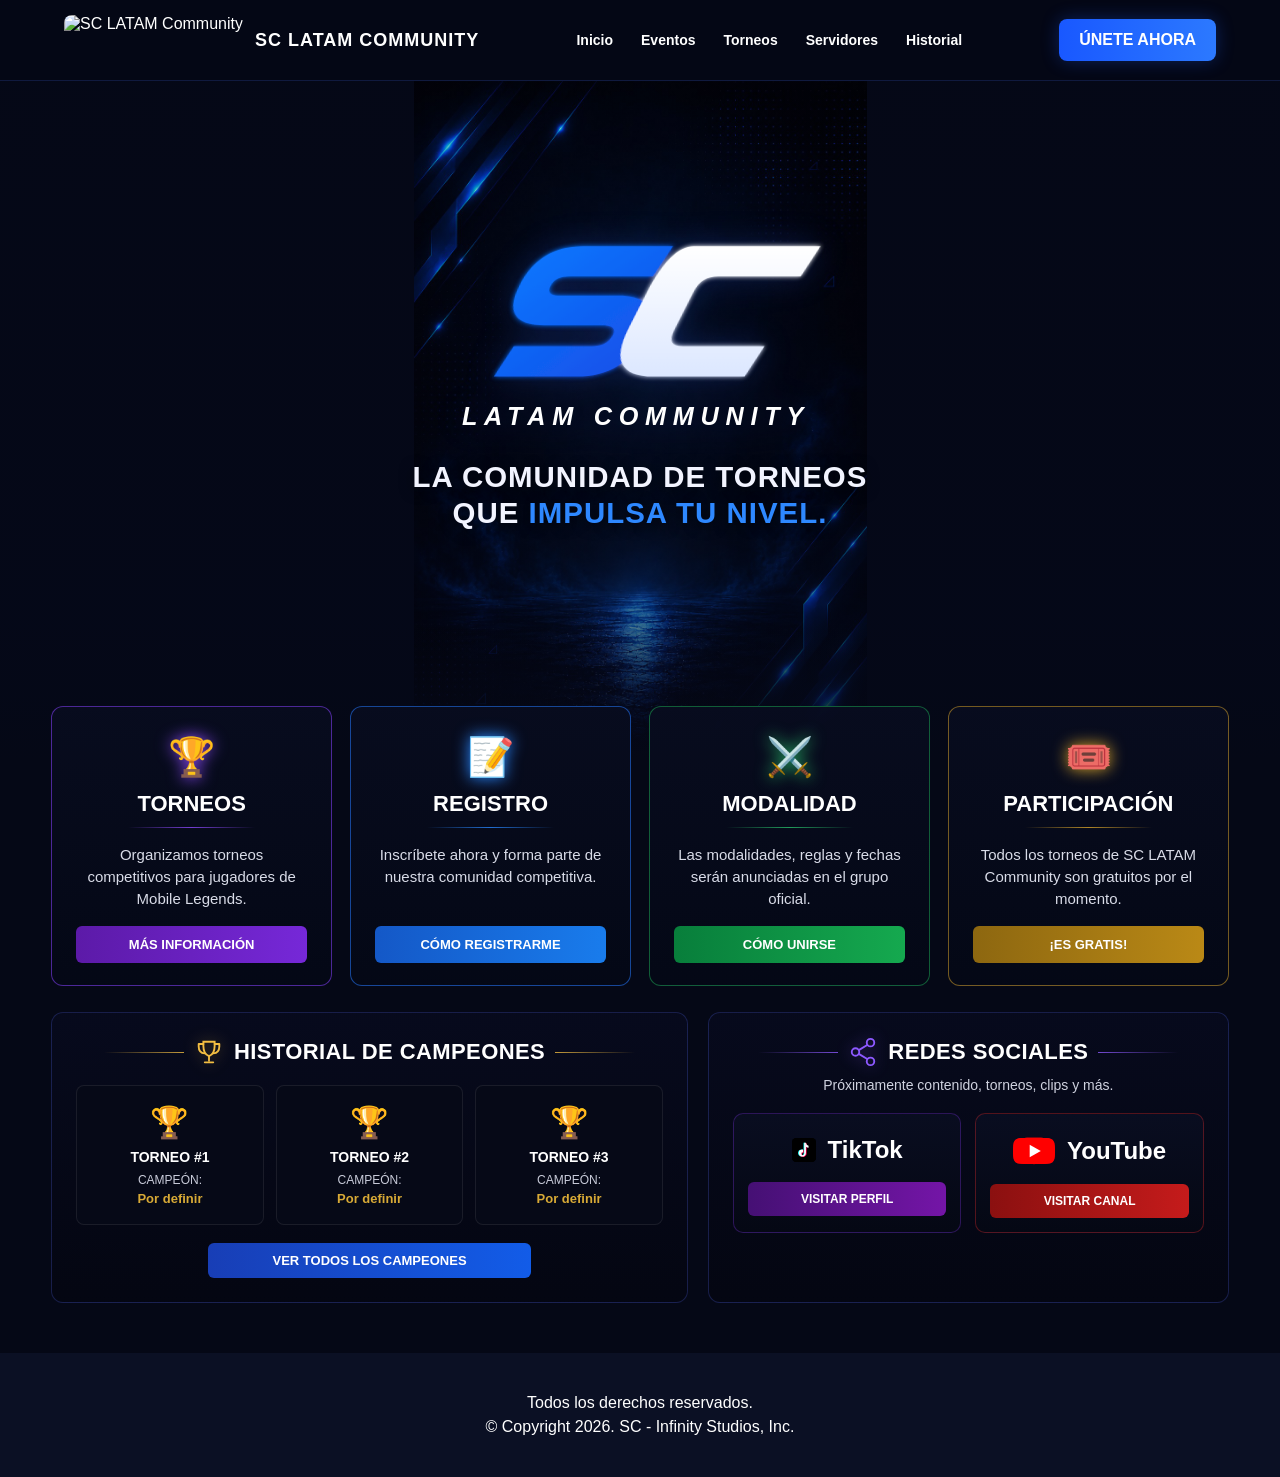
==== index.html @ 38c11924 "Ajustar fondo de inicio al 200% real en PC" ====
<!DOCTYPE html>
<html lang="es">
<head>
  <meta charset="UTF-8">
  <meta name="viewport" content="width=device-width, initial-scale=1.0">
  <meta name="theme-color" content="#0b1024">
  <title>SC LATAM Community | Comunidad de torneos</title>
  <meta name="description" content="SC LATAM Community: comunidad latinoamericana de torneos competitivos. Participa, regístrate y descubre nuestros eventos y servidores.">
  <meta name="robots" content="index, follow">
  <link rel="canonical" href="https://sc-latam-community.vercel.app/">
  <link rel="icon" type="image/png" href="logo.png"><link rel="apple-touch-icon" href="logo.png"><link rel="manifest" href="manifest.json">
  <meta property="og:type" content="website"><meta property="og:site_name" content="SC LATAM Community"><meta property="og:title" content="SC LATAM Community | Comunidad de torneos"><meta property="og:description" content="La comunidad de torneos que impulsa tu nivel. Participa en torneos competitivos y forma parte de SC LATAM Community."><meta property="og:url" content="https://sc-latam-community.vercel.app/"><meta property="og:image" content="https://sc-latam-community.vercel.app/logo.png">
  <meta name="twitter:card" content="summary"><meta name="twitter:title" content="SC LATAM Community"><meta name="twitter:description" content="La comunidad de torneos que impulsa tu nivel."><meta name="twitter:image" content="https://sc-latam-community.vercel.app/logo.png">
  <script>window.si=window.si||function(){(window.siq=window.siq||[]).push(arguments)};</script><script defer src="/_vercel/speed-insights/script.js"></script>
  <link rel="stylesheet" href="style.css"><link rel="stylesheet" href="panel-headers.css"><link rel="stylesheet" href="mobile.css"><link rel="stylesheet" href="registration.css">
  <style>
    .home-hero{background-image:url("assets/fondo-inicio-sc.svg")!important;background-size:auto 135%;background-position:center;background-repeat:no-repeat;min-height:580px}
    @media (min-width:901px){.home-hero{background-size:200% auto;min-height:680px}}
  </style>
</head>
<body>
<header><div class="logo"><img src="logo.png" alt="SC LATAM Community"><span>SC LATAM COMMUNITY</span></div><nav><a href="index.html">Inicio</a><a href="./eventos.html">Eventos</a><a href="./torneos.html">Torneos</a><a href="./servidores.html">Servidores</a><a href="./historial.html">Historial</a></nav><a class="btn-header" href="#" onclick="return false;">ÚNETE AHORA</a></header>
<main><section id="inicio" class="hero home-hero"><div class="hero-content home-hero-content"><div class="hero-logo home-title"><h1>SC</h1><h2>LATAM COMMUNITY</h2><img class="mobile-sc-logo" src="hero-sc-logo.svg" alt="SC LATAM COMMUNITY"></div><p class="slogan home-slogan">LA COMUNIDAD DE TORNEOS<br>QUE <span>IMPULSA TU NIVEL.</span></p></div></section>
<section id="torneos" class="cards home-cards"><article class="card home-card tournament-card"><div class="icon">🏆</div><h2>TORNEOS</h2><div class="card-line"></div><p>Organizamos torneos competitivos para jugadores de Mobile Legends.</p><a class="card-action purple-action" href="#" onclick="return false;">MÁS INFORMACIÓN</a></article><article class="card home-card register-card"><div class="icon">📝</div><h2>REGISTRO</h2><div class="card-line"></div><p>Inscríbete ahora y forma parte de nuestra comunidad competitiva.</p><a class="card-action blue-action" href="#" onclick="return false;">CÓMO REGISTRARME</a></article><article class="card home-card mode-card"><div class="icon">⚔️</div><h2>MODALIDAD</h2><div class="card-line"></div><p>Las modalidades, reglas y fechas serán anunciadas en el grupo oficial.</p><a class="card-action green-action" href="#" onclick="return false;">CÓMO UNIRSE</a></article><article class="card home-card participation-card"><div class="icon">🎟️</div><h2>PARTICIPACIÓN</h2><div class="card-line"></div><p>Todos los torneos de SC LATAM Community son gratuitos por el momento.</p><a class="card-action gold-action" href="#" onclick="return false;">¡ES GRATIS!</a></article></section>
<div class="home-bottom"><section id="historial" class="champions home-panel champions-panel"><div class="panel-title champions-title"><span class="champion-title-line"></span><svg class="champion-title-icon" aria-hidden="true" viewBox="0 0 64 64" width="34" height="34"><path d="M20 10h24v9c0 11-5 19-12 22-7-3-12-11-12-22V10z" fill="none" stroke="#f2bd42" stroke-width="4"/><path d="M20 15H10v5c0 9 5 14 13 15M44 15h10v5c0 9-5 14-13 15M32 41v9M23 54h18" fill="none" stroke="#f2bd42" stroke-width="4" stroke-linecap="round" stroke-linejoin="round"/></svg><h2>HISTORIAL DE CAMPEONES</h2><span class="champion-title-line"></span></div><div class="champions-grid"><div class="champion-card"><div class="champion-icon">🏆</div><h3>TORNEO #1</h3><p>CAMPEÓN:</p><strong>Por definir</strong></div><div class="champion-card"><div class="champion-icon">🏆</div><h3>TORNEO #2</h3><p>CAMPEÓN:</p><strong>Por definir</strong></div><div class="champion-card"><div class="champion-icon">🏆</div><h3>TORNEO #3</h3><p>CAMPEÓN:</p><strong>Por definir</strong></div></div><a href="historial.html" class="panel-action">VER TODOS LOS CAMPEONES</a></section><section class="social home-panel social-panel"><div class="panel-title social-title"><span class="social-title-line"></span><svg class="social-share-icon" aria-hidden="true" viewBox="0 0 64 64"><circle cx="48" cy="12" r="8"/><circle cx="16" cy="32" r="8"/><circle cx="48" cy="52" r="8"/><path d="M23 28L41 17M23 36l18 11"/></svg><h2>REDES SOCIALES</h2><span class="social-title-line"></span></div><p class="social-subtitle">Próximamente contenido, torneos, clips y más.</p><div class="social-box"><a class="social-card tiktok-card" href="https://www.tiktok.com/@sc.latamcommunity" target="_blank" rel="noopener noreferrer"><strong class="social-brand"><img class="tiktok-logo" src="tiktok-logo.svg" alt="TikTok"><span class="brand-name">TikTok</span></strong><span class="social-coming">VISITAR PERFIL</span></a><a class="social-card youtube-card" href="https://www.youtube.com/@SC.LATAMCommunity" target="_blank" rel="noopener noreferrer"><strong class="social-brand"><img class="youtube-logo" src="youtube-logo.svg" alt="YouTube"><span class="brand-name">YouTube</span></strong><span class="social-coming">VISITAR CANAL</span></a></div></section></div></main>
<footer><p>Todos los derechos reservados.</p><p>© Copyright 2026. SC - Infinity Studios, Inc.</p></footer>
<section id="registro" class="registration-page"><div class="registration-shell"><h1>SC LATAM Community</h1><p class="registration-subtitle">Sistema de Registro</p><form class="registration-form" action="https://docs.google.com/forms/d/e/1FAIpQLSdM2LzJbzBGBAc528G3gLYXSKrgButOrbVkXNLV12big1pUag/formResponse" method="POST" target="hidden_iframe" onsubmit="enviarExito()"><input type="text" name="entry.152652370" placeholder="Nombre Completo" required><input type="text" name="entry.1413538207" placeholder="ID o Usuario del Juego" required><input type="text" name="entry.593121812" placeholder="Teléfono o Correo" required><button class="registration-submit" type="submit">🚀 Enviar Inscripción</button></form><div id="successMessage" class="registration-success">🎉 Registro enviado con éxito</div><div class="registration-social"><a class="discord-btn" href="https://discord.gg/fuq5bpmAvw" target="_blank"><span>Discord</span></a><a class="whatsapp-btn" href="https://whatsapp.com/channel/0029VbDvqFuJUM2XckjfVR2r" target="_blank"><span>WhatsApp</span></a></div><iframe name="hidden_iframe" style="display:none"></iframe><a class="registration-back" href="index.html" onclick="return volverInicioDesdeRegistro();">⬅ VOLVER AL INICIO</a></div></section>
<script>function mostrarRegistro(){document.getElementById('inicio').style.display='none';document.getElementById('torneos').style.display='none';document.querySelector('.home-bottom').style.display='none';document.querySelector('footer').style.display='none';document.getElementById('registro').style.display='flex';window.scrollTo({top:0,behavior:'smooth'})}function volverInicioDesdeRegistro(){document.getElementById('registro').style.display='none';document.getElementById('inicio').style.display='';document.getElementById('torneos').style.display='';document.querySelector('.home-bottom').style.display='';document.querySelector('footer').style.display='';history.replaceState(null,'','index.html');window.scrollTo({top:0,behavior:'smooth'});return false}if(window.location.hash==='#registro')mostrarRegistro()</script><script src="registration.js"></script><script>if('serviceWorker' in navigator)window.addEventListener('load',()=>{navigator.serviceWorker.register('./service-worker.js').catch(()=>{})})</script>
</body></html>
---- style.css ----
*{
    margin:0;
    padding:0;
    box-sizing:border-box;
    font-family:Arial, Helvetica, sans-serif;
}

html{scroll-behavior:smooth;}

body{
    background:#050816;
    color:white;
    overflow-x:hidden;
}

header{
    display:flex;
    justify-content:space-between;
    align-items:center;
    padding:15px 5%;
    background:rgba(5,8,22,.96);
    position:sticky;
    top:0;
    z-index:1000;
    border-bottom:1px solid rgba(76,113,255,.18);
    backdrop-filter:blur(12px);
}

.logo{display:flex;align-items:center;gap:12px;}
.logo img{height:50px;width:auto;border-radius:8px;}
.logo span{font-size:18px;font-weight:800;letter-spacing:1px;white-space:nowrap;}

nav{display:flex;gap:28px;}
nav a{color:#fff;text-decoration:none;font-weight:700;font-size:14px;transition:.25s;position:relative;}
nav a:hover{color:#4a7dff;}
nav a::after{content:"";position:absolute;left:0;right:0;bottom:-9px;height:2px;background:#4a7dff;transform:scaleX(0);transition:.25s;box-shadow:0 0 10px #4a7dff;}
nav a:hover::after{transform:scaleX(1);}

.btn-header{background:linear-gradient(90deg,#1958ff,#2c79ff);color:white;text-decoration:none;padding:12px 20px;border-radius:8px;font-weight:800;box-shadow:0 0 18px rgba(30,94,255,.3);transition:.3s;}
.btn-header:hover{transform:translateY(-2px);box-shadow:0 0 26px rgba(30,94,255,.55);}

/* INICIO */
.hero{display:flex;justify-content:center;text-align:center;background:linear-gradient(rgba(4,8,26,.55),rgba(4,8,26,.92)),url("Fondo3.jpg");background-size:cover;background-position:center;background-repeat:no-repeat;}
.home-hero{min-height:430px;align-items:center;padding:38px 20px 95px;position:relative;overflow:hidden;}
.home-hero::after{content:"";position:absolute;inset:auto 0 0;height:140px;background:linear-gradient(transparent,#050816);}
.home-hero-content{width:100%;position:relative;z-index:2;}
.hero-logo h1{font-size:190px;line-height:.85;font-weight:900;background:linear-gradient(180deg,#ffffff 5%,#a8c2ff 44%,#3979ff 100%);-webkit-background-clip:text;-webkit-text-fill-color:transparent;filter:drop-shadow(0 0 20px rgba(56,116,255,.5));}
.home-title h1{font-size:clamp(120px,15vw,215px);letter-spacing:-8px;}
.hero-logo h2,.home-title h2{margin-top:4px;font-size:clamp(30px,4.2vw,60px);font-weight:900;letter-spacing:clamp(6px,1vw,14px);background:linear-gradient(90deg,#ffffff 0 35%,#43a0ff 58%,#1669ff 100%);-webkit-background-clip:text;-webkit-text-fill-color:transparent;text-shadow:0 0 20px rgba(74,125,255,.15);}
.slogan{margin-top:20px;font-size:28px;font-weight:700;}
.home-slogan{margin-top:22px;font-size:clamp(18px,2.3vw,32px);line-height:1.22;letter-spacing:1px;color:#f2f4ff;text-shadow:0 2px 14px rgba(0,0,0,.6);}
.home-slogan span{color:#2e88ff;}
.btn-main{display:inline-block;margin-top:30px;color:#fff;text-decoration:none;padding:15px 35px;border-radius:10px;font-weight:800;transition:.3s;}
.home-main-btn{background:linear-gradient(90deg,#6f25ff,#2750ff,#118dff);min-width:270px;box-shadow:0 0 24px rgba(79,65,255,.35);}
.home-main-btn:hover{transform:translateY(-3px) scale(1.03);box-shadow:0 0 34px rgba(57,99,255,.6);}

.cards{display:grid;grid-template-columns:repeat(4,1fr);gap:18px;padding:0 4% 26px;}
.home-cards{margin-top:-55px;position:relative;z-index:20;}
.card{background:linear-gradient(180deg,rgba(8,12,31,.97),rgba(4,8,22,.98));padding:28px 24px 22px;border-radius:12px;border:1px solid rgba(255,255,255,.08);transition:.32s;text-align:center;}
.home-card{min-height:280px;display:flex;flex-direction:column;align-items:center;}
.home-card .icon{font-size:38px;margin-bottom:12px;filter:drop-shadow(0 0 8px currentColor);}
.home-card h2{font-size:22px;color:#fff;margin-bottom:10px;}
.home-card p{color:#d9dce8;line-height:1.45;font-size:15px;min-height:66px;}
.card-line{width:55%;height:1px;background:linear-gradient(90deg,transparent,currentColor,transparent);margin-bottom:16px;opacity:.8;}
.tournament-card{border-color:rgba(133,65,255,.55);color:#8e4bff;}.register-card{border-color:rgba(38,121,255,.55);color:#2987ff;}.mode-card{border-color:rgba(31,178,89,.5);color:#29c06b;}.participation-card{border-color:rgba(219,166,43,.52);color:#d9a52b;}
.home-card:hover{transform:translateY(-8px);}.tournament-card:hover{box-shadow:0 0 26px rgba(133,65,255,.22);}.register-card:hover{box-shadow:0 0 26px rgba(38,121,255,.22);}.mode-card:hover{box-shadow:0 0 26px rgba(31,178,89,.2);}.participation-card:hover{box-shadow:0 0 26px rgba(219,166,43,.2);}
.card-action{margin-top:auto;width:100%;text-decoration:none;color:#fff;padding:11px 12px;border-radius:6px;font-weight:800;font-size:13px;}.purple-action{background:linear-gradient(90deg,#5c1aa8,#7628d8);}.blue-action{background:linear-gradient(90deg,#1458c7,#197cec);}.green-action{background:linear-gradient(90deg,#087e3b,#15a94f);}.gold-action{background:linear-gradient(90deg,#8d6710,#ba8916);}

.home-bottom{display:grid;grid-template-columns:1.1fr .9fr;gap:20px;padding:0 4% 50px;}
.home-panel{background:linear-gradient(180deg,rgba(7,10,29,.98),rgba(4,6,18,.98));border:1px solid rgba(78,93,220,.28);border-radius:12px;padding:24px;text-align:left;}
.panel-title{display:flex;align-items:center;gap:12px;margin-bottom:20px;}.panel-title span{font-size:30px;}.panel-title h2{font-size:22px;letter-spacing:.5px;}.champions-panel .panel-title span{color:#f2bd42;}.social-title span{color:#8d59ff;}
.champions-grid{display:grid;grid-template-columns:repeat(3,1fr);gap:12px;}.champion-card{background:rgba(7,10,24,.9);border:1px solid rgba(255,255,255,.08);padding:18px 10px;text-align:center;border-radius:8px;}.champion-icon{font-size:31px;margin-bottom:8px;}.champion-card h3{font-size:14px;margin-bottom:8px;}.champion-card p{font-size:12px;color:#c9ccda;}.champion-card strong{display:block;margin-top:4px;color:#d8aa36;font-size:13px;}
.panel-action{display:block;width:55%;margin:18px auto 0;text-align:center;text-decoration:none;color:#fff;background:linear-gradient(90deg,#183eb6,#125ce8);border-radius:6px;padding:10px;font-size:13px;font-weight:800;}
.social-subtitle{color:#cfd2df;margin:-8px 0 20px;font-size:14px;text-align:center;}.social-box{display:grid;grid-template-columns:1fr 1fr;gap:14px;}.social-card{background:linear-gradient(180deg,#090d20,#050814);border:1px solid rgba(255,255,255,.1);border-radius:10px;padding:22px 14px 14px;text-align:center;transition:.3s;}.social-brand{display:flex!important;align-items:center;justify-content:center;gap:12px;margin-bottom:18px!important;font-size:24px!important;}.brand-name{display:inline!important;padding:0!important;background:none!important;color:#fff!important;font-size:24px!important;font-weight:800!important;}.tiktok-logo{display:inline-grid!important;place-items:center;width:42px;height:42px;padding:0!important;background:none!important;color:#fff!important;font-size:39px!important;font-weight:900!important;line-height:1;}.youtube-logo{display:inline-grid!important;place-items:center;width:48px;height:34px;padding:0!important;background:#ff0000!important;color:#fff!important;border-radius:9px!important;font-size:18px!important;line-height:1;box-shadow:0 0 16px rgba(255,0,0,.38);}.social-coming{display:block!important;padding:10px 12px!important;border-radius:6px!important;font-size:12px!important;font-weight:800!important;color:#fff!important;}.tiktok-card{border-color:rgba(117,47,214,.35);}.tiktok-card .social-coming{background:linear-gradient(90deg,#451074,#7415a7)!important;}.youtube-card{border-color:rgba(230,42,42,.35);text-decoration:none;}.youtube-card .social-coming{background:linear-gradient(90deg,#8b1010,#c51b1b)!important;}.tiktok-card:hover{box-shadow:0 0 22px rgba(117,47,214,.22);transform:translateY(-3px);}.youtube-card:hover{box-shadow:0 0 22px rgba(230,42,42,.2);transform:translateY(-3px);}

/* Footer: mismo comportamiento en PC y resto de secciones */
footer{background:#0b1024;text-align:center;padding:38px;margin-top:0;clear:both;}
footer h3{color:#4a7dff;margin-bottom:10px;}
footer p{margin:0;line-height:1.5;}

/* SC / MINECRAFT SERVERS */
.minecraft-page{min-height:calc(100vh - 86px);width:100%;justify-content:center;align-items:flex-start;position:relative;overflow:hidden;padding:38px 6% 70px;background:radial-gradient(circle at 50% 18%,rgba(31,89,255,.28),transparent 34%),linear-gradient(180deg,rgba(2,7,24,.58),rgba(2,7,24,.92)),url("Fondo3.jpg");background-size:cover;background-position:center;background-repeat:no-repeat;}
.minecraft-page::before{content:"";position:absolute;inset:0;pointer-events:none;background:linear-gradient(90deg,transparent 0 8%,rgba(66,117,255,.05) 50%,transparent 92% 100%);}.minecraft-shell{width:min(1180px,100%);position:relative;z-index:1;text-align:center;}.minecraft-title h1{font-size:clamp(118px,16vw,235px);line-height:.8;font-weight:900;letter-spacing:-8px;background:linear-gradient(180deg,#fff 8%,#c9d7ff 36%,#6f98ff 65%,#168cff 100%);-webkit-background-clip:text;-webkit-text-fill-color:transparent;filter:drop-shadow(0 0 10px rgba(255,255,255,.25)) drop-shadow(0 0 28px rgba(46,105,255,.55));}.minecraft-word{margin-top:28px;font-size:clamp(24px,3.6vw,54px);font-weight:800;letter-spacing:clamp(8px,1.5vw,18px);color:#f7f9ff;text-shadow:0 0 16px rgba(255,255,255,.18);}.servers-word{margin-top:2px;font-size:clamp(36px,5vw,72px);font-weight:900;letter-spacing:clamp(10px,1.8vw,24px);background:linear-gradient(180deg,#6fb4ff,#1488ff 55%,#4f63ff);-webkit-background-clip:text;-webkit-text-fill-color:transparent;filter:drop-shadow(0 0 18px rgba(55,119,255,.48));}.minecraft-divider{width:min(560px,72%);margin:24px auto 18px;display:flex;align-items:center;justify-content:center;gap:14px;}.minecraft-divider span{height:2px;flex:1;background:linear-gradient(90deg,transparent,#3a8cff);box-shadow:0 0 12px rgba(58,140,255,.55);}.minecraft-divider span:last-child{background:linear-gradient(90deg,#3a8cff,transparent);}.minecraft-divider b{color:#4a91ff;font-size:18px;text-shadow:0 0 14px rgba(74,145,255,.9);}.minecraft-tagline{margin:0 auto 38px;font-size:clamp(14px,1.8vw,20px);letter-spacing:1px;color:#d8dded;}.minecraft-tagline strong{color:#2f8dff;}.minecraft-cards{display:grid;grid-template-columns:repeat(3,minmax(0,1fr));gap:26px;width:100%;margin:0 auto;}.minecraft-btn{min-height:205px;display:grid;grid-template-columns:86px 1fr 24px;align-items:center;gap:18px;padding:28px 24px;background:linear-gradient(135deg,rgba(10,18,48,.96),rgba(5,10,28,.98));border:1px solid rgba(58,123,255,.4);border-radius:14px;text-decoration:none;color:#fff;transition:.3s;box-shadow:inset 0 0 24px rgba(36,96,255,.06);}.minecraft-btn:hover{transform:translateY(-7px);border-color:#3b8cff;box-shadow:0 0 28px rgba(39,115,255,.24),inset 0 0 24px rgba(36,96,255,.08);}.minecraft-icon{width:72px;height:72px;display:grid;place-items:center;border-radius:12px;background:rgba(20,73,170,.18);font-size:38px;border:1px solid rgba(62,135,255,.3);}.minecraft-info{text-align:left;}.minecraft-info h2{font-size:22px;letter-spacing:1px;margin-bottom:8px;}.minecraft-info p{font-size:14px;color:#aeb9d6;line-height:1.4;}.arrow{font-size:42px;color:#4d94ff;font-weight:300;}.minecraft-back{margin-top:36px;background:linear-gradient(90deg,#183eb6,#125ce8);box-shadow:0 0 22px rgba(35,91,255,.25);}.minecraft-back:hover{transform:translateY(-3px);box-shadow:0 0 32px rgba(35,91,255,.45);}

@media(max-width:900px){.cards{grid-template-columns:repeat(2,1fr);}.home-bottom{grid-template-columns:1fr;}.minecraft-cards{grid-template-columns:1fr;max-width:700px;}}
@media(max-width:600px){header{padding:12px 4%;gap:10px;}.logo span{font-size:12px;}.logo img{height:42px;}nav{display:none;}.btn-header{padding:10px 12px;font-size:12px;}.home-hero{min-height:470px;padding:25px 15px 105px;}.home-title h1{font-size:clamp(95px,28vw,150px);}.home-title h2{font-size:clamp(22px,7vw,34px);letter-spacing:5px;}.home-slogan{font-size:18px;}.home-main-btn{min-width:230px;padding:13px 20px;}.cards{grid-template-columns:1fr;padding:0 5% 24px;}.home-cards{margin-top:-70px;}.home-card{min-height:260px;}.home-bottom{padding:0 5% 35px;}.champions-grid{grid-template-columns:1fr;}.social-box{grid-template-columns:1fr;}.panel-action{width:100%;}.minecraft-page{padding:30px 5% 55px;}.minecraft-word{margin-top:20px;}.minecraft-divider{width:90%;}.minecraft-cards{gap:16px;}.minecraft-btn{grid-template-columns:64px 1fr 18px;gap:12px;padding:20px 16px;min-height:150px;}.minecraft-icon{width:56px;height:56px;font-size:30px;}.minecraft-info h2{font-size:18px;}.minecraft-info p{font-size:13px;}.arrow{font-size:32px;}}

/* PC: el footer queda al final de Inicio, igual que en las demás páginas */
@media(min-width:769px){
  body{min-height:100vh;display:flex;flex-direction:column;}
  header{flex-shrink:0;}
  main{flex:0 0 auto;}
  footer{margin-top:0;padding:38px 20px;}
}
---- panel-headers.css ----
/* Compact headers for Historial de Campeones and Redes Sociales */
.champions-title,.social-title{display:flex;align-items:center;justify-content:center;gap:10px;margin-bottom:18px;flex-wrap:nowrap}.champions-title h2,.social-title h2{margin:0;font-size:clamp(17px,2vw,22px);line-height:1;letter-spacing:.4px;white-space:nowrap;color:#fff}.champion-title-icon,.social-share-icon{width:30px;height:30px;flex:0 0 30px}.champion-title-icon{filter:drop-shadow(0 0 8px rgba(242,189,66,.35))}.social-share-icon{fill:none;stroke:#8d59ff;stroke-width:4;stroke-linecap:round;stroke-linejoin:round;filter:drop-shadow(0 0 8px rgba(141,89,255,.45))}.champion-title-line,.social-title-line{display:block!important;flex:1 1 56px;max-width:80px;min-width:24px;height:1px;padding:0!important;border-radius:0!important;background:linear-gradient(90deg,transparent,currentColor)!important;opacity:.8}.champions-title .champion-title-line{color:#f2bd42}.social-title .social-title-line{color:#8d59ff}.champions-title .champion-title-line:last-child,.social-title .social-title-line:last-child{background:linear-gradient(90deg,currentColor,transparent)!important}.champions-title>span,.social-title>span{font-size:0!important}

/* LOGOS SOCIALES — simples y limpios */
.tiktok-logo,.youtube-logo{display:inline-block!important;flex:0 0 auto;padding:0!important;margin:0!important;background-color:transparent!important;background-repeat:no-repeat!important;background-position:center!important;background-size:contain!important;color:transparent!important;font-size:0!important;line-height:0!important;text-shadow:none!important;transform:none!important;box-shadow:none!important;border-radius:0!important}.tiktok-logo{width:24px!important;height:24px!important;background-image:url("tiktok-logo.svg")!important}.youtube-logo{width:42px!important;height:30px!important;background-image:url("youtube-logo.svg")!important}

/* ELIMINAR LA LÍNEA AZUL DEL ENLACE DE TIKTOK */
.tiktok-card,.tiktok-card:link,.tiktok-card:visited,.tiktok-card:hover,.tiktok-card:active,.tiktok-card:focus{color:inherit!important;text-decoration:none!important;text-decoration-line:none!important}

@media(max-width:520px){.champions-title,.social-title{gap:7px;margin-bottom:15px}.champions-title h2,.social-title h2{font-size:15px;letter-spacing:.2px}.champion-title-icon,.social-share-icon{width:24px;height:24px;flex-basis:24px}.champion-title-line,.social-title-line{min-width:10px;max-width:28px}.tiktok-logo{width:18px!important;height:18px!important}.youtube-logo{width:28px!important;height:20px!important}}
---- mobile.css ----
@media (max-width:768px){
body{overflow-x:hidden;background:#020817}
header{position:sticky;top:0;display:grid;grid-template-columns:1fr auto;align-items:center;padding:10px 14px;gap:8px;background:rgba(2,7,18,.98)}
.logo{width:auto;justify-content:flex-start;gap:7px}.logo img{height:34px}.logo span{font-size:12px;letter-spacing:.6px}.btn-header{grid-column:2;grid-row:1;width:auto;min-width:0;padding:10px 13px;font-size:11px}
nav{grid-column:1/-1;grid-row:2;width:100%;display:flex;justify-content:center;gap:18px;flex-wrap:nowrap}nav a{font-size:10px;padding:5px 0;background:none;border:0;white-space:nowrap}
.home-hero{min-height:400px;padding:26px 12px 76px;background-position:center top}.home-title{display:flex;flex-direction:column;align-items:center;justify-content:center;width:100%;text-align:center}.home-title h1,.home-title h2{display:none!important}.mobile-sc-logo{display:block;width:75vw;max-width:520px;height:auto;margin:-12px auto 0;position:relative;left:-1.5%;filter:drop-shadow(0 0 12px rgba(48,102,255,.18))}.home-slogan{margin-top:8px;font-size:17px;line-height:1.3}.home-main-btn{min-width:230px;width:auto;margin-top:23px;padding:13px 20px;font-size:12px}
.home-cards{margin-top:-36px;padding:0 10px 25px;grid-template-columns:repeat(4,minmax(0,1fr));gap:7px}.home-card{min-width:0;min-height:230px;padding:16px 6px 13px;border-radius:10px}.home-card .icon{font-size:27px;margin-bottom:7px}.home-card h2{font-size:12px;margin-bottom:6px;white-space:nowrap}.card-line{width:62%;margin-bottom:9px}.home-card p{font-size:9px;line-height:1.4;min-height:76px;margin-bottom:11px}.card-action{padding:8px 3px;font-size:8px;line-height:1.2}
.home-bottom{grid-template-columns:1fr 1fr;gap:8px;padding:0 10px 30px}.home-panel{min-width:0;padding:14px 8px;border-radius:10px}.champions-title,.social-title{gap:5px;margin-bottom:12px}.champions-title h2,.social-title h2{font-size:11px!important;line-height:1.1;white-space:nowrap}.champion-title-icon,.social-share-icon{width:19px!important;height:19px!important;flex:0 0 19px}.champion-title-line,.social-title-line{max-width:20px;min-width:6px}
.champions-grid{grid-template-columns:repeat(3,minmax(0,1fr));gap:4px}.champion-card{padding:9px 2px;border-radius:7px}.champion-icon{font-size:20px;margin-bottom:4px}.champion-card h3{font-size:8px;margin-bottom:4px;white-space:nowrap}.champion-card p{font-size:7px}.champion-card strong{font-size:8px}.panel-action{width:88%;font-size:8px;padding:8px 3px;margin-top:10px}
.social-subtitle{font-size:8px;line-height:1.35;margin:-1px 0 11px;padding:0 2px}.social-box{grid-template-columns:repeat(2,minmax(0,1fr));gap:5px}.social-card{padding:10px 3px 8px;border-radius:7px}.social-brand{gap:4px;margin-bottom:8px!important;justify-content:center}.brand-name{font-size:11px!important}.youtube-logo{width:27px;height:19px;font-size:10px!important}.social-brand svg{width:24px!important;height:24px!important}.social-coming{padding:7px 2px!important;font-size:7px!important}
footer{padding:26px 12px;margin-top:0}footer h3{font-size:13px}footer p{font-size:10px;line-height:1.5}
.minecraft-page{padding:28px 12px 44px}.minecraft-title h1{font-size:106px;letter-spacing:-5px}.minecraft-word{margin-top:20px;font-size:20px;letter-spacing:6px}.servers-word{font-size:30px;letter-spacing:7px}.minecraft-divider{width:84%;margin:19px auto 14px}.minecraft-tagline{font-size:12px;line-height:1.45;margin-bottom:24px}.minecraft-cards{grid-template-columns:repeat(3,minmax(0,1fr));gap:8px}.minecraft-btn{min-height:122px;grid-template-columns:1fr;grid-template-rows:auto auto auto;gap:7px;padding:14px 8px;border-radius:15px;text-align:center}.minecraft-icon{width:54px;height:54px;font-size:31px;margin:0 auto}.minecraft-info h2{font-size:15px;margin-bottom:4px;white-space:nowrap}.minecraft-info p{font-size:10px;line-height:1.25}.arrow{font-size:25px;line-height:1;margin:auto}.minecraft-back{width:auto;min-width:230px;padding:12px 18px;font-size:12px;margin-top:24px}
}
@media(min-width:769px){.home-title{display:flex;flex-direction:column;align-items:center;justify-content:center;width:100%;text-align:center}.home-title h1,.home-title h2{display:none!important}.mobile-sc-logo{display:block;width:min(46vw,610px);height:auto;margin:-28px auto -8px;position:relative;left:-1%;filter:drop-shadow(0 0 16px rgba(48,102,255,.22))}}
@media(max-width:390px){header{padding-left:9px;padding-right:9px}.logo span{font-size:10px}.logo img{height:31px}.btn-header{font-size:9px;padding:9px 8px}nav{gap:12px}nav a{font-size:9px}.mobile-sc-logo{width:75vw;max-width:390px;margin:-10px auto 0;left:-1.5%}.home-slogan{font-size:15px;margin-top:7px}.home-cards{padding-left:6px;padding-right:6px;gap:5px}.home-card{padding-left:4px;padding-right:4px;min-height:218px}.home-card h2{font-size:10px}.home-card p{font-size:8px}.card-action{font-size:7px}.home-bottom{padding-left:6px;padding-right:6px;gap:6px}.home-panel{padding-left:5px;padding-right:5px}.champions-title h2,.social-title h2{font-size:9px!important}.champion-title-icon,.social-share-icon{width:16px!important;height:16px!important;flex-basis:16px}.champion-title-line,.social-title-line{display:none}.brand-name{font-size:9px!important}.social-brand svg{width:20px!important;height:20px!important}.youtube-logo{width:23px;height:17px;font-size:8px!important}.social-coming{font-size:6px!important}}
---- registration.css ----
.registration-page{min-height:calc(100vh - 86px);display:none;flex-direction:column;align-items:center;justify-content:center;padding:44px 20px 70px;background-image:url("assets/fondo-registro-sc.svg");background-size:cover;background-position:center;background-repeat:no-repeat}.registration-page::after{content:"Todos los derechos reservados.\A © Copyright 2026. SC - Infinity Studios, Inc.";white-space:pre;text-align:center;color:rgba(255,255,255,.62);font-size:13px;line-height:1.6;margin-top:34px}.registration-shell{width:min(720px,100%);text-align:center;background:linear-gradient(180deg,rgba(7,12,31,.96),rgba(3,7,21,.98));border:1px solid rgba(48,130,255,.45);border-radius:20px;padding:34px 26px;box-shadow:0 0 34px rgba(31,108,255,.18)}.registration-shell h1{font-size:clamp(30px,5vw,50px);color:#fff;margin-bottom:6px}.registration-subtitle{color:#aecdff;margin-bottom:24px}.registration-form{display:flex;flex-direction:column;gap:12px;width:min(420px,100%);margin:0 auto}.registration-form input{padding:14px;border-radius:10px;border:1px solid rgba(64,151,255,.7);outline:none;background:rgba(255,255,255,.06);color:white}.registration-form input::placeholder{color:rgba(255,255,255,.55)}.registration-submit{padding:14px;border:0;border-radius:10px;background:linear-gradient(90deg,#6f25ff,#2750ff,#118dff);color:white;font-weight:900;cursor:pointer;box-shadow:0 0 20px rgba(62,91,255,.28)}.registration-success{display:none;margin:16px auto 0;width:min(420px,100%);padding:11px;border-radius:9px;background:#27d7ff;color:#03101b;font-weight:900}.registration-social{display:flex;justify-content:center;gap:12px;margin-top:22px}.registration-social a,.registration-back{text-decoration:none;color:#fff;border-radius:11px;font-weight:800}.registration-social a{position:relative;display:inline-flex;align-items:center;justify-content:center;gap:9px;min-width:150px;padding:12px 17px;border:1px solid rgba(255,255,255,.12);font-size:0;overflow:hidden;transition:transform .25s ease,box-shadow .25s ease,border-color .25s ease}.registration-social a::before{content:"";width:23px;height:23px;flex:0 0 23px;background:#fff;mask-repeat:no-repeat;mask-position:center;mask-size:contain;-webkit-mask-repeat:no-repeat;-webkit-mask-position:center;-webkit-mask-size:contain}.registration-social a::after{font-size:14px;font-weight:900;letter-spacing:.15px}.registration-social a:first-child{background:linear-gradient(135deg,rgba(88,101,242,.92),rgba(62,72,190,.92));box-shadow:0 0 18px rgba(88,101,242,.24)}.registration-social a:first-child::after{content:"Discord"}.registration-social a:last-child{background:linear-gradient(135deg,rgba(37,211,102,.92),rgba(20,153,73,.94));box-shadow:0 0 18px rgba(37,211,102,.22)}.registration-social a:last-child::after{content:"WhatsApp"}.registration-social a:hover{transform:translateY(-2px) scale(1.02);border-color:rgba(255,255,255,.28)}.registration-back{display:inline-block;padding:11px 18px;margin-top:44px;background:rgba(255,255,255,.06);border:1px solid rgba(255,255,255,.1);border-radius:7px;font-size:13px;font-weight:800;transition:.3s}.registration-back:hover{transform:translateY(-3px);border-color:rgba(255,255,255,.22);background:rgba(255,255,255,.09)}@media(max-width:768px){.registration-page{padding:28px 12px 48px}.registration-page::after{font-size:10px;margin-top:24px}.registration-shell{padding:26px 15px;border-radius:15px}.registration-social{flex-wrap:wrap;gap:9px}.registration-social a{min-width:138px;padding:11px 14px}.registration-back{width:100%;max-width:420px;padding:11px 18px;margin-top:30px}}

/* INICIO: conservar la imagen completa 9:16 sin estirarla ni recortarla. */
.hero.home-hero{background-image:linear-gradient(rgba(4,8,26,.18),rgba(4,8,26,.55)),url("assets/fondo-inicio-sc.svg")!important;background-size:contain!important;background-position:center top!important;background-repeat:no-repeat!important;background-color:#050816!important}
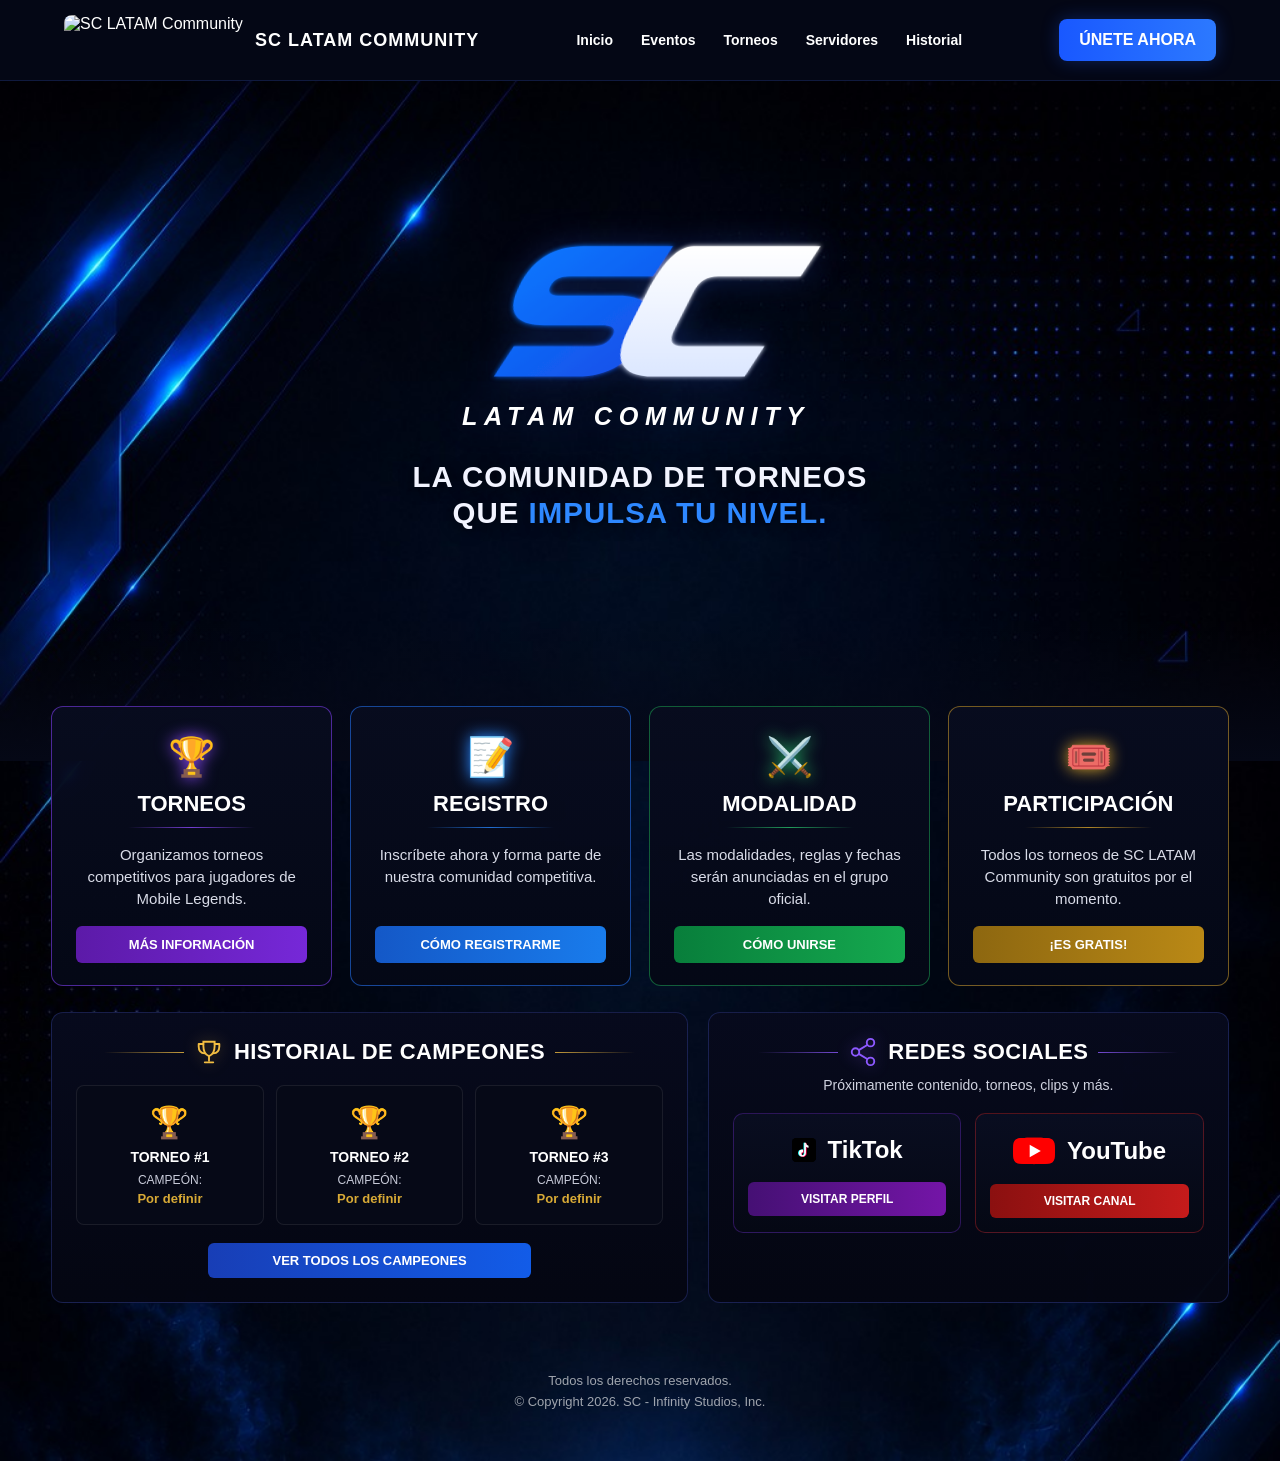
==== commit 5dd567a8: "Hacer Inicio igual que Servidores en PC" ====
--- a/index.html
+++ b/index.html
@@ -15,7 +15,8 @@
   <link rel="stylesheet" href="style.css"><link rel="stylesheet" href="panel-headers.css"><link rel="stylesheet" href="mobile.css"><link rel="stylesheet" href="registration.css">
   <style>
     .home-hero{background-image:url("assets/fondo-inicio-sc.svg")!important;background-size:auto 135%;background-position:center;background-repeat:no-repeat;min-height:580px}
-    @media (min-width:901px){.home-hero{background-size:200% auto;min-height:680px}}
+    @media (min-width:901px){.home-hero{background-size:400% auto!important;min-height:680px}}
+    @media (min-width:769px){main:has(.home-hero){background-image:url("assets/fondo-inicio-sc.svg")!important;background-size:100% auto!important;background-position:top center!important;background-repeat:no-repeat!important;background-color:#020817!important}main:has(.home-hero) .home-hero{background-image:none!important;background-color:transparent!important}}
   </style>
 </head>
 <body>
--- a/mobile.css
+++ b/mobile.css
@@ -1,15 +1,25 @@
-@media (max-width:768px){
-body{overflow-x:hidden;background:#020817}
-header{position:sticky;top:0;display:grid;grid-template-columns:1fr auto;align-items:center;padding:10px 14px;gap:8px;background:rgba(2,7,18,.98)}
+@media (max-width:768px){body{overflow-x:hidden;background:#020817}header{position:sticky;top:0;display:grid;grid-template-columns:1fr auto;align-items:center;padding:10px 14px;gap:8px;background:rgba(2,7,18,.98)}
 .logo{width:auto;justify-content:flex-start;gap:7px}.logo img{height:34px}.logo span{font-size:12px;letter-spacing:.6px}.btn-header{grid-column:2;grid-row:1;width:auto;min-width:0;padding:10px 13px;font-size:11px}
 nav{grid-column:1/-1;grid-row:2;width:100%;display:flex;justify-content:center;gap:18px;flex-wrap:nowrap}nav a{font-size:10px;padding:5px 0;background:none;border:0;white-space:nowrap}
-.home-hero{min-height:400px;padding:26px 12px 76px;background-position:center top}.home-title{display:flex;flex-direction:column;align-items:center;justify-content:center;width:100%;text-align:center}.home-title h1,.home-title h2{display:none!important}.mobile-sc-logo{display:block;width:75vw;max-width:520px;height:auto;margin:-12px auto 0;position:relative;left:-1.5%;filter:drop-shadow(0 0 12px rgba(48,102,255,.18))}.home-slogan{margin-top:8px;font-size:17px;line-height:1.3}.home-main-btn{min-width:230px;width:auto;margin-top:23px;padding:13px 20px;font-size:12px}
-.home-cards{margin-top:-36px;padding:0 10px 25px;grid-template-columns:repeat(4,minmax(0,1fr));gap:7px}.home-card{min-width:0;min-height:230px;padding:16px 6px 13px;border-radius:10px}.home-card .icon{font-size:27px;margin-bottom:7px}.home-card h2{font-size:12px;margin-bottom:6px;white-space:nowrap}.card-line{width:62%;margin-bottom:9px}.home-card p{font-size:9px;line-height:1.4;min-height:76px;margin-bottom:11px}.card-action{padding:8px 3px;font-size:8px;line-height:1.2}
+.home-hero{min-height:400px;padding:26px 12px 76px;background-position:center top}.home-title{display:flex;flex-direction:column;align-items:center;justify-content:center;width:100%;text-align:center;transform:translateY(-110px)}.home-title h1,.home-title h2{display:none!important}.mobile-sc-logo{display:block;width:75vw;max-width:520px;height:auto;margin:-12px auto 0;position:relative;left:-1.5%;filter:drop-shadow(0 0 12px rgba(48,102,255,.18))}.home-slogan{margin-top:8px;font-size:17px;line-height:1.3;transform:translateY(-110px)}.home-main-btn{min-width:230px;width:auto;margin-top:23px;padding:13px 20px;font-size:12px}
+.home-cards{margin-top:-160px;padding:0 10px 25px;grid-template-columns:repeat(4,minmax(0,1fr));gap:7px}.home-card{min-width:0;min-height:230px;padding:16px 6px 13px;border-radius:10px}.home-card .icon{font-size:27px;margin-bottom:7px}.home-card h2{font-size:12px;margin-bottom:6px;white-space:nowrap}.card-line{width:62%;margin-bottom:9px}.home-card p{font-size:9px;line-height:1.4;min-height:76px;margin-bottom:11px}.card-action{padding:8px 3px;font-size:8px;line-height:1.2}
 .home-bottom{grid-template-columns:1fr 1fr;gap:8px;padding:0 10px 30px}.home-panel{min-width:0;padding:14px 8px;border-radius:10px}.champions-title,.social-title{gap:5px;margin-bottom:12px}.champions-title h2,.social-title h2{font-size:11px!important;line-height:1.1;white-space:nowrap}.champion-title-icon,.social-share-icon{width:19px!important;height:19px!important;flex:0 0 19px}.champion-title-line,.social-title-line{max-width:20px;min-width:6px}
 .champions-grid{grid-template-columns:repeat(3,minmax(0,1fr));gap:4px}.champion-card{padding:9px 2px;border-radius:7px}.champion-icon{font-size:20px;margin-bottom:4px}.champion-card h3{font-size:8px;margin-bottom:4px;white-space:nowrap}.champion-card p{font-size:7px}.champion-card strong{font-size:8px}.panel-action{width:88%;font-size:8px;padding:8px 3px;margin-top:10px}
 .social-subtitle{font-size:8px;line-height:1.35;margin:-1px 0 11px;padding:0 2px}.social-box{grid-template-columns:repeat(2,minmax(0,1fr));gap:5px}.social-card{padding:10px 3px 8px;border-radius:7px}.social-brand{gap:4px;margin-bottom:8px!important;justify-content:center}.brand-name{font-size:11px!important}.youtube-logo{width:27px;height:19px;font-size:10px!important}.social-brand svg{width:24px!important;height:24px!important}.social-coming{padding:7px 2px!important;font-size:7px!important}
 footer{padding:26px 12px;margin-top:0}footer h3{font-size:13px}footer p{font-size:10px;line-height:1.5}
-.minecraft-page{padding:28px 12px 44px}.minecraft-title h1{font-size:106px;letter-spacing:-5px}.minecraft-word{margin-top:20px;font-size:20px;letter-spacing:6px}.servers-word{font-size:30px;letter-spacing:7px}.minecraft-divider{width:84%;margin:19px auto 14px}.minecraft-tagline{font-size:12px;line-height:1.45;margin-bottom:24px}.minecraft-cards{grid-template-columns:repeat(3,minmax(0,1fr));gap:8px}.minecraft-btn{min-height:122px;grid-template-columns:1fr;grid-template-rows:auto auto auto;gap:7px;padding:14px 8px;border-radius:15px;text-align:center}.minecraft-icon{width:54px;height:54px;font-size:31px;margin:0 auto}.minecraft-info h2{font-size:15px;margin-bottom:4px;white-space:nowrap}.minecraft-info p{font-size:10px;line-height:1.25}.arrow{font-size:25px;line-height:1;margin:auto}.minecraft-back{width:auto;min-width:230px;padding:12px 18px;font-size:12px;margin-top:24px}
+.minecraft-page{padding:28px 12px 70px}.minecraft-title h1{font-size:106px;letter-spacing:-5px}.minecraft-word{margin-top:20px;font-size:20px;letter-spacing:6px}.servers-word{font-size:30px;letter-spacing:7px}.minecraft-divider{width:84%;margin:19px auto 14px}.minecraft-tagline{font-size:12px;line-height:1.45;margin-bottom:24px}.minecraft-cards{grid-template-columns:repeat(3,minmax(0,1fr));gap:8px}.minecraft-btn{min-height:122px;grid-template-columns:1fr;grid-template-rows:auto auto auto;gap:7px;padding:14px 8px;border-radius:15px;text-align:center}.minecraft-icon{width:54px;height:54px;font-size:31px;margin:0 auto}.minecraft-info h2{font-size:15px;margin-bottom:4px;white-space:nowrap}.minecraft-info p{font-size:10px;line-height:1.25}.arrow{font-size:25px;line-height:1;margin:auto}.minecraft-back{width:auto;min-width:230px;padding:12px 18px;font-size:12px;margin-top:24px}
 }
 @media(min-width:769px){.home-title{display:flex;flex-direction:column;align-items:center;justify-content:center;width:100%;text-align:center}.home-title h1,.home-title h2{display:none!important}.mobile-sc-logo{display:block;width:min(46vw,610px);height:auto;margin:-28px auto -8px;position:relative;left:-1%;filter:drop-shadow(0 0 16px rgba(48,102,255,.22))}}
 @media(max-width:390px){header{padding-left:9px;padding-right:9px}.logo span{font-size:10px}.logo img{height:31px}.btn-header{font-size:9px;padding:9px 8px}nav{gap:12px}nav a{font-size:9px}.mobile-sc-logo{width:75vw;max-width:390px;margin:-10px auto 0;left:-1.5%}.home-slogan{font-size:15px;margin-top:7px}.home-cards{padding-left:6px;padding-right:6px;gap:5px}.home-card{padding-left:4px;padding-right:4px;min-height:218px}.home-card h2{font-size:10px}.home-card p{font-size:8px}.card-action{font-size:7px}.home-bottom{padding-left:6px;padding-right:6px;gap:6px}.home-panel{padding-left:5px;padding-right:5px}.champions-title h2,.social-title h2{font-size:9px!important}.champion-title-icon,.social-share-icon{width:16px!important;height:16px!important;flex-basis:16px}.champion-title-line,.social-title-line{display:none}.brand-name{font-size:9px!important}.social-brand svg{width:20px!important;height:20px!important}.youtube-logo{width:23px;height:17px;font-size:8px!important}.social-coming{font-size:6px!important}}
+
+/* Todas las páginas usan su propio fondo como una sección completa, tomando Servidores como referencia. */
+main:has(.home-hero){background-image:url("assets/fondo-inicio-sc.svg")!important;background-size:cover!important;background-position:top center!important;background-repeat:no-repeat!important;background-color:#050816!important}
+main:has(.home-hero) .home-hero{background-image:none!important;background-color:transparent!important}
+
+/* Footer integrado dentro de cada sección, igual que Registro. */
+footer{display:none!important}
+.events-page::after,.tournaments-page::after,.history-page::after{content:"Todos los derechos reservados.\A © Copyright 2026. SC - Infinity Studios, Inc.";display:block;white-space:pre;text-align:center;color:rgba(255,255,255,.62);font-size:13px;line-height:1.6;margin:48px 0 0}
+.minecraft-page::after{content:"Todos los derechos reservados.\A © Copyright 2026. SC - Infinity Studios, Inc.";position:absolute;left:0;right:0;bottom:18px;text-align:center;white-space:pre;color:rgba(255,255,255,.62);font-size:13px;line-height:1.6}
+/* Inicio también lleva el copyright integrado al final de todo su contenido. */
+main:has(.home-hero)::after{content:"Todos los derechos reservados.\A © Copyright 2026. SC - Infinity Studios, Inc.";display:block;white-space:pre;text-align:center;color:rgba(255,255,255,.62);font-size:13px;line-height:1.6;margin:18px 0 48px}
+@media(max-width:768px){.events-page::after,.tournaments-page::after,.history-page::after{font-size:10px;margin-top:28px}.minecraft-page::after{font-size:10px;bottom:12px}main:has(.home-hero)::after{font-size:10px;margin:0 0 28px}}
--- a/registration.css
+++ b/registration.css
@@ -2,3 +2,7 @@
 
 /* INICIO: conservar la imagen completa 9:16 sin estirarla ni recortarla. */
 .hero.home-hero{background-image:linear-gradient(rgba(4,8,26,.18),rgba(4,8,26,.55)),url("assets/fondo-inicio-sc.svg")!important;background-size:contain!important;background-position:center top!important;background-repeat:no-repeat!important;background-color:#050816!important}
+@media(min-width:769px){.hero.home-hero{background-size:140% auto!important;min-height:680px}}
+
+/* Footer: fundir con el fondo general y eliminar el corte visual. */
+footer{background:#050816!important;border-top:0!important;box-shadow:none!important}
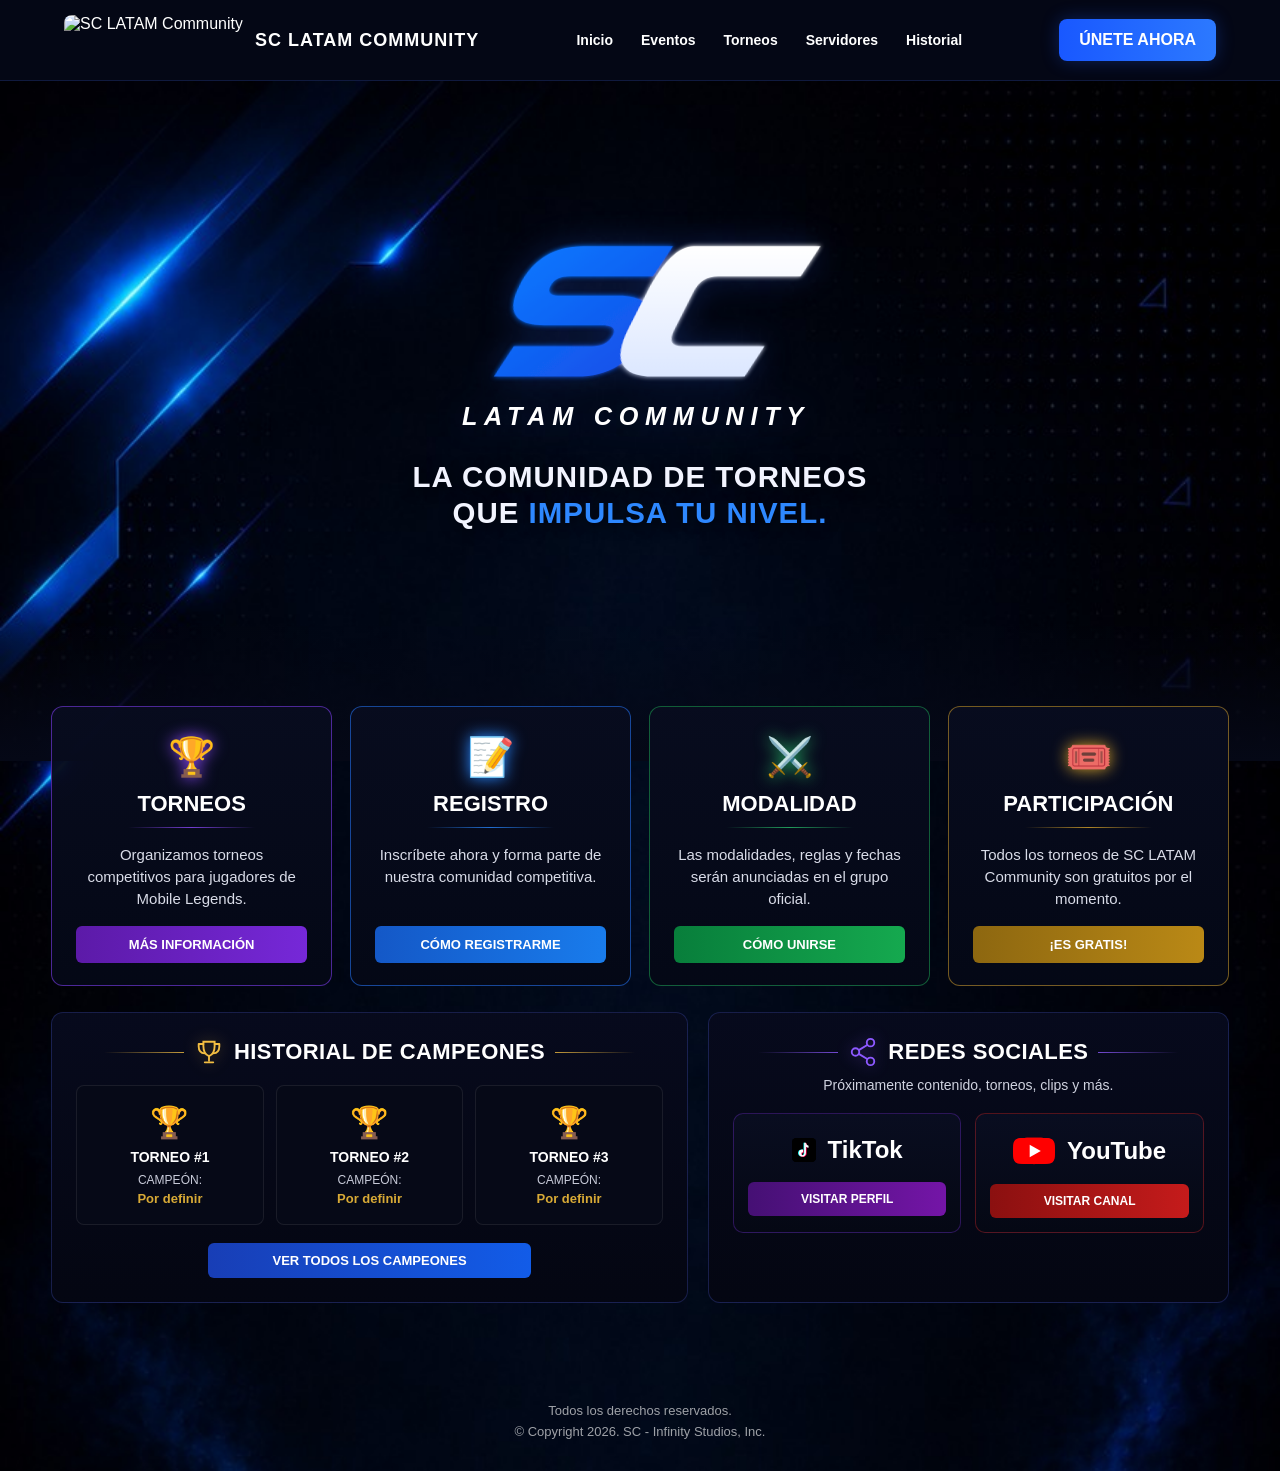
==== commit 4787e8e0: "Igualar fondo de Inicio al sistema de Servidores" ====
--- a/index.html
+++ b/index.html
@@ -14,9 +14,17 @@
   <script>window.si=window.si||function(){(window.siq=window.siq||[]).push(arguments)};</script><script defer src="/_vercel/speed-insights/script.js"></script>
   <link rel="stylesheet" href="style.css"><link rel="stylesheet" href="panel-headers.css"><link rel="stylesheet" href="mobile.css"><link rel="stylesheet" href="registration.css">
   <style>
-    .home-hero{background-image:url("assets/fondo-inicio-sc.svg")!important;background-size:auto 135%;background-position:center;background-repeat:no-repeat;min-height:580px}
-    @media (min-width:901px){.home-hero{background-size:400% auto!important;min-height:680px}}
-    @media (min-width:769px){main:has(.home-hero){background-image:url("assets/fondo-inicio-sc.svg")!important;background-size:100% auto!important;background-position:top center!important;background-repeat:no-repeat!important;background-color:#020817!important}main:has(.home-hero) .home-hero{background-image:none!important;background-color:transparent!important}}
+    .home-hero{background:none!important;min-height:580px}
+    @media (min-width:901px){.home-hero{min-height:680px}}
+    @media (min-width:769px){
+      main:has(.home-hero){
+        background-image:url("assets/fondo-inicio-sc.svg")!important;
+        background-size:100% auto!important;
+        background-position:top center!important;
+        background-repeat:no-repeat!important;
+        background-color:#020817!important;
+      }
+    }
   </style>
 </head>
 <body>
@@ -27,4 +35,4 @@
 <footer><p>Todos los derechos reservados.</p><p>© Copyright 2026. SC - Infinity Studios, Inc.</p></footer>
 <section id="registro" class="registration-page"><div class="registration-shell"><h1>SC LATAM Community</h1><p class="registration-subtitle">Sistema de Registro</p><form class="registration-form" action="https://docs.google.com/forms/d/e/1FAIpQLSdM2LzJbzBGBAc528G3gLYXSKrgButOrbVkXNLV12big1pUag/formResponse" method="POST" target="hidden_iframe" onsubmit="enviarExito()"><input type="text" name="entry.152652370" placeholder="Nombre Completo" required><input type="text" name="entry.1413538207" placeholder="ID o Usuario del Juego" required><input type="text" name="entry.593121812" placeholder="Teléfono o Correo" required><button class="registration-submit" type="submit">🚀 Enviar Inscripción</button></form><div id="successMessage" class="registration-success">🎉 Registro enviado con éxito</div><div class="registration-social"><a class="discord-btn" href="https://discord.gg/fuq5bpmAvw" target="_blank"><span>Discord</span></a><a class="whatsapp-btn" href="https://whatsapp.com/channel/0029VbDvqFuJUM2XckjfVR2r" target="_blank"><span>WhatsApp</span></a></div><iframe name="hidden_iframe" style="display:none"></iframe><a class="registration-back" href="index.html" onclick="return volverInicioDesdeRegistro();">⬅ VOLVER AL INICIO</a></div></section>
 <script>function mostrarRegistro(){document.getElementById('inicio').style.display='none';document.getElementById('torneos').style.display='none';document.querySelector('.home-bottom').style.display='none';document.querySelector('footer').style.display='none';document.getElementById('registro').style.display='flex';window.scrollTo({top:0,behavior:'smooth'})}function volverInicioDesdeRegistro(){document.getElementById('registro').style.display='none';document.getElementById('inicio').style.display='';document.getElementById('torneos').style.display='';document.querySelector('.home-bottom').style.display='';document.querySelector('footer').style.display='';history.replaceState(null,'','index.html');window.scrollTo({top:0,behavior:'smooth'});return false}if(window.location.hash==='#registro')mostrarRegistro()</script><script src="registration.js"></script><script>if('serviceWorker' in navigator)window.addEventListener('load',()=>{navigator.serviceWorker.register('./service-worker.js').catch(()=>{})})</script>
-</body></html>+</body></html>
--- a/mobile.css
+++ b/mobile.css
@@ -12,14 +12,35 @@
 @media(min-width:769px){.home-title{display:flex;flex-direction:column;align-items:center;justify-content:center;width:100%;text-align:center}.home-title h1,.home-title h2{display:none!important}.mobile-sc-logo{display:block;width:min(46vw,610px);height:auto;margin:-28px auto -8px;position:relative;left:-1%;filter:drop-shadow(0 0 16px rgba(48,102,255,.22))}}
 @media(max-width:390px){header{padding-left:9px;padding-right:9px}.logo span{font-size:10px}.logo img{height:31px}.btn-header{font-size:9px;padding:9px 8px}nav{gap:12px}nav a{font-size:9px}.mobile-sc-logo{width:75vw;max-width:390px;margin:-10px auto 0;left:-1.5%}.home-slogan{font-size:15px;margin-top:7px}.home-cards{padding-left:6px;padding-right:6px;gap:5px}.home-card{padding-left:4px;padding-right:4px;min-height:218px}.home-card h2{font-size:10px}.home-card p{font-size:8px}.card-action{font-size:7px}.home-bottom{padding-left:6px;padding-right:6px;gap:6px}.home-panel{padding-left:5px;padding-right:5px}.champions-title h2,.social-title h2{font-size:9px!important}.champion-title-icon,.social-share-icon{width:16px!important;height:16px!important;flex-basis:16px}.champion-title-line,.social-title-line{display:none}.brand-name{font-size:9px!important}.social-brand svg{width:20px!important;height:20px!important}.youtube-logo{width:23px;height:17px;font-size:8px!important}.social-coming{font-size:6px!important}}
 
-/* Todas las páginas usan su propio fondo como una sección completa, tomando Servidores como referencia. */
-main:has(.home-hero){background-image:url("assets/fondo-inicio-sc.svg")!important;background-size:cover!important;background-position:top center!important;background-repeat:no-repeat!important;background-color:#050816!important}
-main:has(.home-hero) .home-hero{background-image:none!important;background-color:transparent!important}
+/* Escritorio: copyright uniforme en todas las secciones, tomando Servidores como referencia. */
+@media(min-width:769px){
+  footer{display:none!important}
+  .events-page::after,.tournaments-page::after,.history-page::after,.minecraft-page::after,main:has(.home-hero)::after{
+    content:"Todos los derechos reservados.\A© Copyright 2026. SC - Infinity Studios, Inc.";
+    display:block;
+    white-space:pre;
+    text-align:center;
+    color:rgba(255,255,255,.62);
+    font-size:13px;
+    line-height:1.6;
+    margin:48px 0 28px;
+    position:static;
+    left:auto;
+    right:auto;
+    bottom:auto;
+  }
+}
 
-/* Footer integrado dentro de cada sección, igual que Registro. */
-footer{display:none!important}
-.events-page::after,.tournaments-page::after,.history-page::after{content:"Todos los derechos reservados.\A © Copyright 2026. SC - Infinity Studios, Inc.";display:block;white-space:pre;text-align:center;color:rgba(255,255,255,.62);font-size:13px;line-height:1.6;margin:48px 0 0}
-.minecraft-page::after{content:"Todos los derechos reservados.\A © Copyright 2026. SC - Infinity Studios, Inc.";position:absolute;left:0;right:0;bottom:18px;text-align:center;white-space:pre;color:rgba(255,255,255,.62);font-size:13px;line-height:1.6}
-/* Inicio también lleva el copyright integrado al final de todo su contenido. */
-main:has(.home-hero)::after{content:"Todos los derechos reservados.\A © Copyright 2026. SC - Infinity Studios, Inc.";display:block;white-space:pre;text-align:center;color:rgba(255,255,255,.62);font-size:13px;line-height:1.6;margin:18px 0 48px}
-@media(max-width:768px){.events-page::after,.tournaments-page::after,.history-page::after{font-size:10px;margin-top:28px}.minecraft-page::after{font-size:10px;bottom:12px}main:has(.home-hero)::after{font-size:10px;margin:0 0 28px}}
+/* Móvil mantiene el copyright compacto dentro de cada sección. */
+@media(max-width:768px){
+  footer{display:none!important}
+  .events-page::after,.tournaments-page::after,.history-page::after{content:"Todos los derechos reservados.\A© Copyright 2026. SC - Infinity Studios, Inc.";display:block;white-space:pre;text-align:center;color:rgba(255,255,255,.62);font-size:10px;line-height:1.6;margin-top:28px}
+  .minecraft-page::after{content:"Todos los derechos reservados.\A© Copyright 2026. SC - Infinity Studios, Inc.";position:absolute;left:0;right:0;bottom:12px;text-align:center;white-space:pre;color:rgba(255,255,255,.62);font-size:10px;line-height:1.6}
+  main:has(.home-hero)::after{content:"Todos los derechos reservados.\A© Copyright 2026. SC - Infinity Studios, Inc.";display:block;white-space:pre;text-align:center;color:rgba(255,255,255,.62);font-size:10px;line-height:1.6;margin:0 0 28px}
+}
+
+/* Inicio: fondo de página completo en escritorio, siguiendo Servidores. */
+@media(min-width:769px){
+  main:has(.home-hero){background-image:url("assets/fondo-inicio-sc.svg")!important;background-size:100% auto!important;background-position:top center!important;background-repeat:no-repeat!important;background-color:#020817!important}
+  main:has(.home-hero) .home-hero{background-image:none!important;background-color:transparent!important}
+}
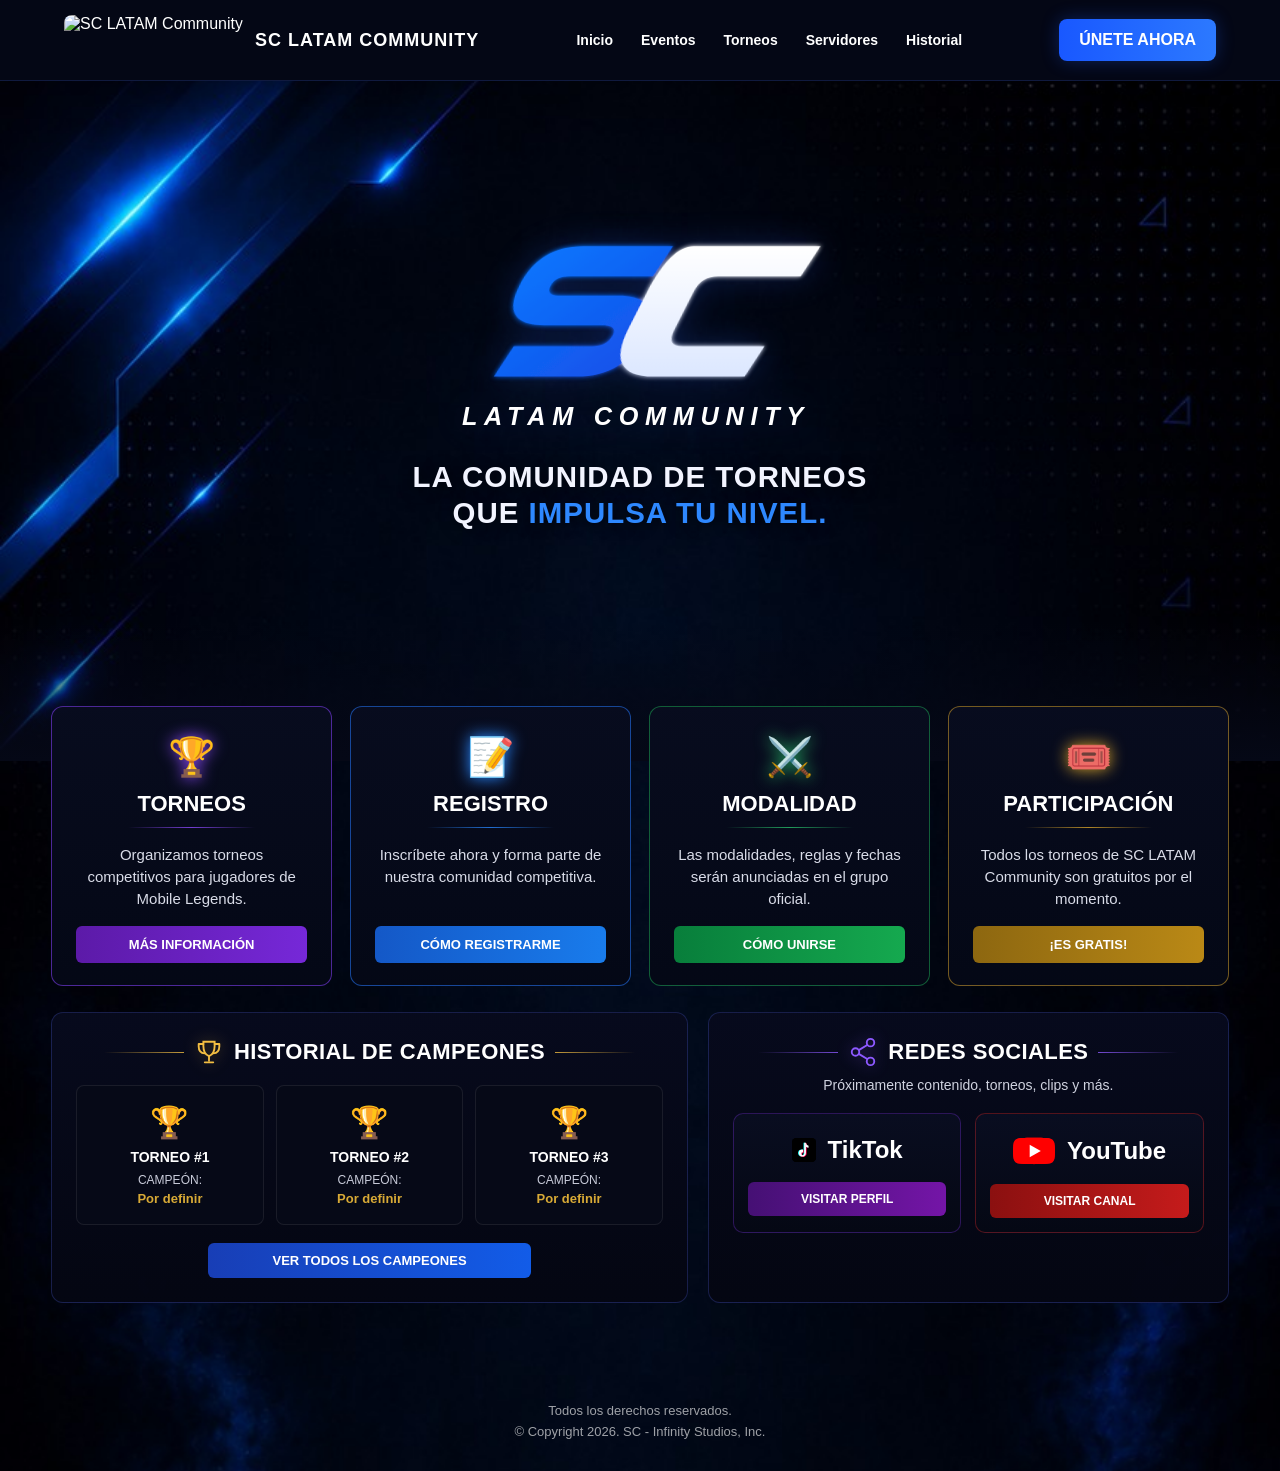
==== commit fabd29fa: "Hacer fondo de Inicio persistente como Servidores" ====
--- a/index.html
+++ b/index.html
@@ -14,22 +14,14 @@
   <script>window.si=window.si||function(){(window.siq=window.siq||[]).push(arguments)};</script><script defer src="/_vercel/speed-insights/script.js"></script>
   <link rel="stylesheet" href="style.css"><link rel="stylesheet" href="panel-headers.css"><link rel="stylesheet" href="mobile.css"><link rel="stylesheet" href="registration.css">
   <style>
-    .home-hero{background:none!important;min-height:580px}
+    .home-page{position:relative;isolation:isolate;background:#020817!important;overflow:hidden;background-image:url("assets/fondo-inicio-sc.svg")!important;background-size:100% auto!important;background-position:top center!important;background-repeat:no-repeat!important;background-attachment:fixed!important}
+    .home-hero{background:none!important;background-color:transparent!important;min-height:580px}
     @media (min-width:901px){.home-hero{min-height:680px}}
-    @media (min-width:769px){
-      main:has(.home-hero){
-        background-image:url("assets/fondo-inicio-sc.svg")!important;
-        background-size:100% auto!important;
-        background-position:top center!important;
-        background-repeat:no-repeat!important;
-        background-color:#020817!important;
-      }
-    }
   </style>
 </head>
 <body>
 <header><div class="logo"><img src="logo.png" alt="SC LATAM Community"><span>SC LATAM COMMUNITY</span></div><nav><a href="index.html">Inicio</a><a href="./eventos.html">Eventos</a><a href="./torneos.html">Torneos</a><a href="./servidores.html">Servidores</a><a href="./historial.html">Historial</a></nav><a class="btn-header" href="#" onclick="return false;">ÚNETE AHORA</a></header>
-<main><section id="inicio" class="hero home-hero"><div class="hero-content home-hero-content"><div class="hero-logo home-title"><h1>SC</h1><h2>LATAM COMMUNITY</h2><img class="mobile-sc-logo" src="hero-sc-logo.svg" alt="SC LATAM COMMUNITY"></div><p class="slogan home-slogan">LA COMUNIDAD DE TORNEOS<br>QUE <span>IMPULSA TU NIVEL.</span></p></div></section>
+<main class="home-page"><section id="inicio" class="hero home-hero"><div class="hero-content home-hero-content"><div class="hero-logo home-title"><h1>SC</h1><h2>LATAM COMMUNITY</h2><img class="mobile-sc-logo" src="hero-sc-logo.svg" alt="SC LATAM COMMUNITY"></div><p class="slogan home-slogan">LA COMUNIDAD DE TORNEOS<br>QUE <span>IMPULSA TU NIVEL.</span></p></div></section>
 <section id="torneos" class="cards home-cards"><article class="card home-card tournament-card"><div class="icon">🏆</div><h2>TORNEOS</h2><div class="card-line"></div><p>Organizamos torneos competitivos para jugadores de Mobile Legends.</p><a class="card-action purple-action" href="#" onclick="return false;">MÁS INFORMACIÓN</a></article><article class="card home-card register-card"><div class="icon">📝</div><h2>REGISTRO</h2><div class="card-line"></div><p>Inscríbete ahora y forma parte de nuestra comunidad competitiva.</p><a class="card-action blue-action" href="#" onclick="return false;">CÓMO REGISTRARME</a></article><article class="card home-card mode-card"><div class="icon">⚔️</div><h2>MODALIDAD</h2><div class="card-line"></div><p>Las modalidades, reglas y fechas serán anunciadas en el grupo oficial.</p><a class="card-action green-action" href="#" onclick="return false;">CÓMO UNIRSE</a></article><article class="card home-card participation-card"><div class="icon">🎟️</div><h2>PARTICIPACIÓN</h2><div class="card-line"></div><p>Todos los torneos de SC LATAM Community son gratuitos por el momento.</p><a class="card-action gold-action" href="#" onclick="return false;">¡ES GRATIS!</a></article></section>
 <div class="home-bottom"><section id="historial" class="champions home-panel champions-panel"><div class="panel-title champions-title"><span class="champion-title-line"></span><svg class="champion-title-icon" aria-hidden="true" viewBox="0 0 64 64" width="34" height="34"><path d="M20 10h24v9c0 11-5 19-12 22-7-3-12-11-12-22V10z" fill="none" stroke="#f2bd42" stroke-width="4"/><path d="M20 15H10v5c0 9 5 14 13 15M44 15h10v5c0 9-5 14-13 15M32 41v9M23 54h18" fill="none" stroke="#f2bd42" stroke-width="4" stroke-linecap="round" stroke-linejoin="round"/></svg><h2>HISTORIAL DE CAMPEONES</h2><span class="champion-title-line"></span></div><div class="champions-grid"><div class="champion-card"><div class="champion-icon">🏆</div><h3>TORNEO #1</h3><p>CAMPEÓN:</p><strong>Por definir</strong></div><div class="champion-card"><div class="champion-icon">🏆</div><h3>TORNEO #2</h3><p>CAMPEÓN:</p><strong>Por definir</strong></div><div class="champion-card"><div class="champion-icon">🏆</div><h3>TORNEO #3</h3><p>CAMPEÓN:</p><strong>Por definir</strong></div></div><a href="historial.html" class="panel-action">VER TODOS LOS CAMPEONES</a></section><section class="social home-panel social-panel"><div class="panel-title social-title"><span class="social-title-line"></span><svg class="social-share-icon" aria-hidden="true" viewBox="0 0 64 64"><circle cx="48" cy="12" r="8"/><circle cx="16" cy="32" r="8"/><circle cx="48" cy="52" r="8"/><path d="M23 28L41 17M23 36l18 11"/></svg><h2>REDES SOCIALES</h2><span class="social-title-line"></span></div><p class="social-subtitle">Próximamente contenido, torneos, clips y más.</p><div class="social-box"><a class="social-card tiktok-card" href="https://www.tiktok.com/@sc.latamcommunity" target="_blank" rel="noopener noreferrer"><strong class="social-brand"><img class="tiktok-logo" src="tiktok-logo.svg" alt="TikTok"><span class="brand-name">TikTok</span></strong><span class="social-coming">VISITAR PERFIL</span></a><a class="social-card youtube-card" href="https://www.youtube.com/@SC.LATAMCommunity" target="_blank" rel="noopener noreferrer"><strong class="social-brand"><img class="youtube-logo" src="youtube-logo.svg" alt="YouTube"><span class="brand-name">YouTube</span></strong><span class="social-coming">VISITAR CANAL</span></a></div></section></div></main>
 <footer><p>Todos los derechos reservados.</p><p>© Copyright 2026. SC - Infinity Studios, Inc.</p></footer>
